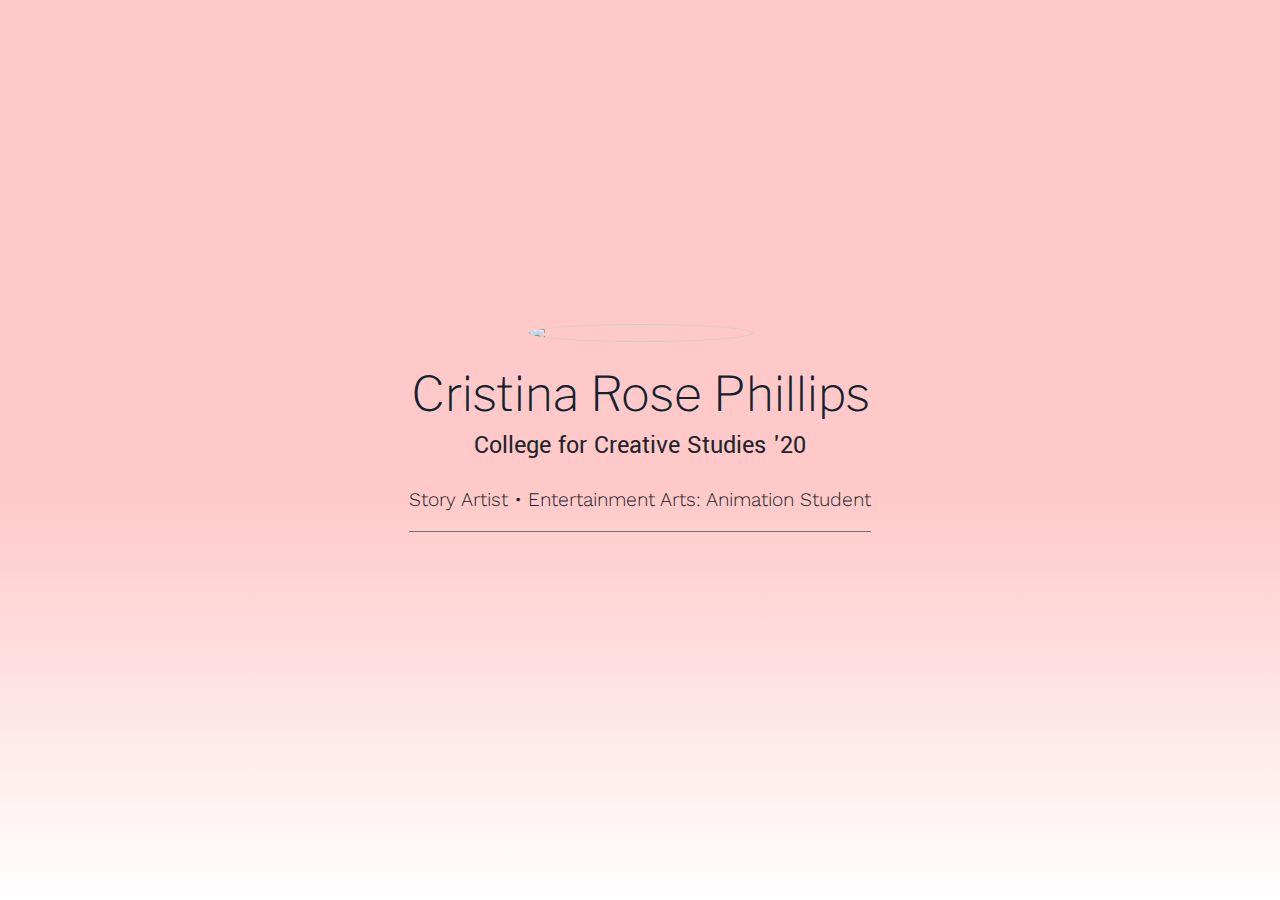
==== index.html @ 4b83b75e "Fixed links grid" ====
<!DOCTYPE html>
<html>
	<head>
		<meta charset="utf-8">
		<meta name="viewport" content="width=device-width, initial-scale=1, shrink-to-fit=no">

		<link rel="stylesheet" href="https://stackpath.bootstrapcdn.com/bootstrap/4.3.1/css/bootstrap.min.css" integrity="sha384-ggOyR0iXCbMQv3Xipma34MD+dH/1fQ784/j6cY/iJTQUOhcWr7x9JvoRxT2MZw1T" crossorigin="anonymous">
		<link rel="stylesheet" href="https://use.fontawesome.com/releases/v5.6.1/css/all.css" integrity="sha384-gfdkjb5BdAXd+lj+gudLWI+BXq4IuLW5IT+brZEZsLFm++aCMlF1V92rMkPaX4PP" crossorigin="anonymous">
		<link href="images/favicon.ico" rel="icon" type="image/x-icon" />
		<link href="https://fonts.googleapis.com/css?family=Yantramanav:300,400|Libre+Franklin:300,500|Work+Sans:200,300,400" rel="stylesheet">
		<link rel="stylesheet" href="custom.css" rel="stylesheet">

		<title>Cristina Rose</title>
	</head>
	<body>
		<div style="height: 100vh">
			<div class="d-flex align-items-center justify-content-center container">
				<div class="center">
					<div class="container">
						<div>
							<div class="py-4">
								<img class="img-fluid rounded-circle mx-auto" src="https://i.vimeocdn.com/portrait/28940909_300x300.webp" id="profile-img"/>
							</div>
							<h1>Cristina Rose Phillips</h1>
								<h5 class="text-center mb-auto"><b> <!--<img alt="img" class="icon-pic" src="images/logos/ccs.png" height="25" width="50">--> College for Creative Studies '20</b></h5>
							<br>
							<p>Story Artist • Entertainment Arts: Animation Student</p>

							<!-- <p class="text-center m-auto pt-5">
								<img style="margin-bottom:5px" alt="img" class="icon-pic" src="images/logos/vistaprint.png" height="30" width="30"></i> &nbsp;co-op at vistaprint, summer 2019 &nbsp;
							</p> -->
						</div>
						<hr color="grey">
						<div class="row">
							<div class="col-12">
								<a href="https://www.instagram.com/roseyrams" target="_blank" class="links"><i class="fab fa-instagram"></i></a>
								<a href="https://vimeo.com/roseyrams" target="_blank" class="links"><i class="fab fa-vimeo-v"></i></a>
								<a href="Resume-CristinaRosePhillips.pdf" target="_blank" class="links"><i class="far fa-file"></i></a>
								<a href="portfolio.html" target="_blank" class="links"><i class="fas fa-palette"></i></a>
								<a href="https://www.linkedin.com/in/cristina-phillips-45b657157/" target="_blank" class="links"><i class="fab fa-linkedin icon"></i></a>
							</div>
						</div>
					</div>
				</div>
			</div>
		</div>


		<script src="https://code.jquery.com/jquery-3.3.1.slim.min.js" integrity="sha384-q8i/X+965DzO0rT7abK41JStQIAqVgRVzpbzo5smXKp4YfRvH+8abtTE1Pi6jizo" crossorigin="anonymous"></script>
		<script src="https://cdnjs.cloudflare.com/ajax/libs/popper.js/1.14.7/umd/popper.min.js" integrity="sha384-UO2eT0CpHqdSJQ6hJty5KVphtPhzWj9WO1clHTMGa3JDZwrnQq4sF86dIHNDz0W1" crossorigin="anonymous"></script>
		<script src="https://stackpath.bootstrapcdn.com/bootstrap/4.3.1/js/bootstrap.min.js" integrity="sha384-JjSmVgyd0p3pXB1rRibZUAYoIIy6OrQ6VrjIEaFf/nJGzIxFDsf4x0xIM+B07jRM" crossorigin="anonymous"></script>
	</body>
</html>
---- custom.css ----
body{
    background-image: linear-gradient(#ffc9c9 55%, white);
}

.container {
    height: 100%;
    width:100%;
}
.links{
    font-size: 35px;
    padding: 0 20px;
    color: rgb(94, 94, 94);
}
.links:hover{
    color: black;
}
.center{
    text-align: center;
}
h1 {
    font-family: 'Libre Franklin';
    font-size: 3rem;
    margin-bottom: .5rem;
    text-align: center;
    /* text-transform: uppercase; */
    font-weight: 200;
    color: #12232F;
}
h5 {
    font-family: 'Yantramanav';
    font-weight: 300;
    font-size: 1.6rem;
    margin-bottom: .25rem;
    /* font-style: italic; */
}
p {
    font-family: 'Work Sans';
    font-weight: 300;
    font-size: 1.2rem;
    margin-bottom: 0;
}
#profile-img {
    display: block;
    margin: 0 auto;
    top: 6.5rem;
    width: 50%;
    max-width: 225px;
    border: 1.5px solid rgba(200,200,200,.75);
}

@media screen and (max-width: 600px){
    h1 {
        font-family: 'Libre Franklin';
        font-size: 2.2rem;
        margin-bottom: .5rem;
        text-align: center;
        /* text-transform: uppercase; */
        font-weight: 200;
        color: #12232F;
    }
    h5 {
        font-family: 'Yantramanav';
        font-weight: 300;
        font-size: 1.2rem;
        margin-bottom: .25rem;
        /* font-style: italic; */
    }
    p {
        font-family: 'Work Sans';
        font-weight: 300;
        font-size: 1rem;
        margin-bottom: 0;
    }
    .links{
        font-size: 20px;
        padding: 0 15px;
        color: rgb(94, 94, 94);
    }
}
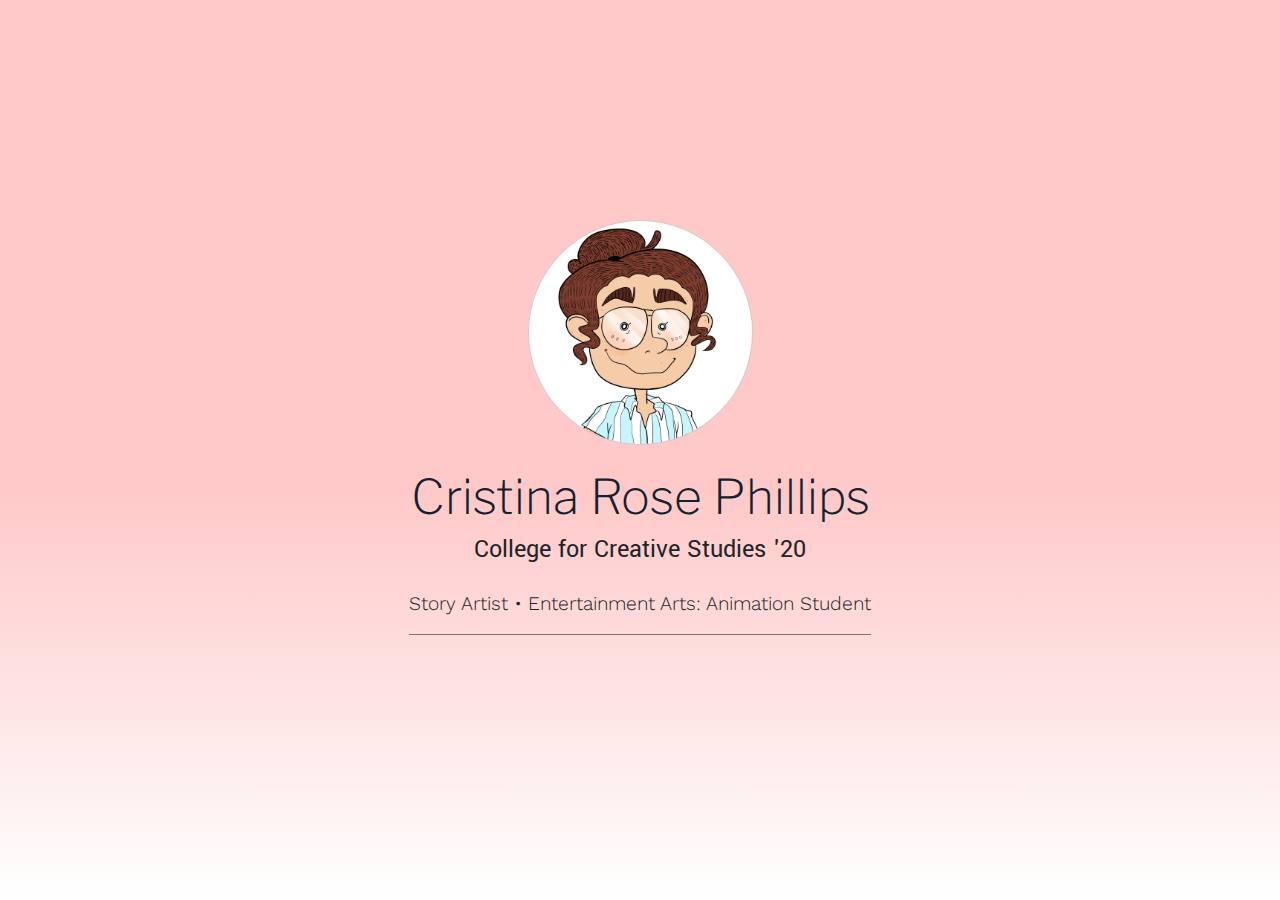
==== commit 96041d4a: "change profile pic" ====
--- a/index.html
+++ b/index.html
@@ -19,7 +19,7 @@
 					<div class="container">
 						<div>
 							<div class="py-4">
-								<img class="img-fluid rounded-circle mx-auto" src="https://i.vimeocdn.com/portrait/28940909_300x300.webp" id="profile-img"/>
+								<img class="img-fluid rounded-circle mx-auto" src="images/header_pic.png" id="profile-img"/>
 							</div>
 							<h1>Cristina Rose Phillips</h1>
 								<h5 class="text-center mb-auto"><b> <!--<img alt="img" class="icon-pic" src="images/logos/ccs.png" height="25" width="50">--> College for Creative Studies '20</b></h5>
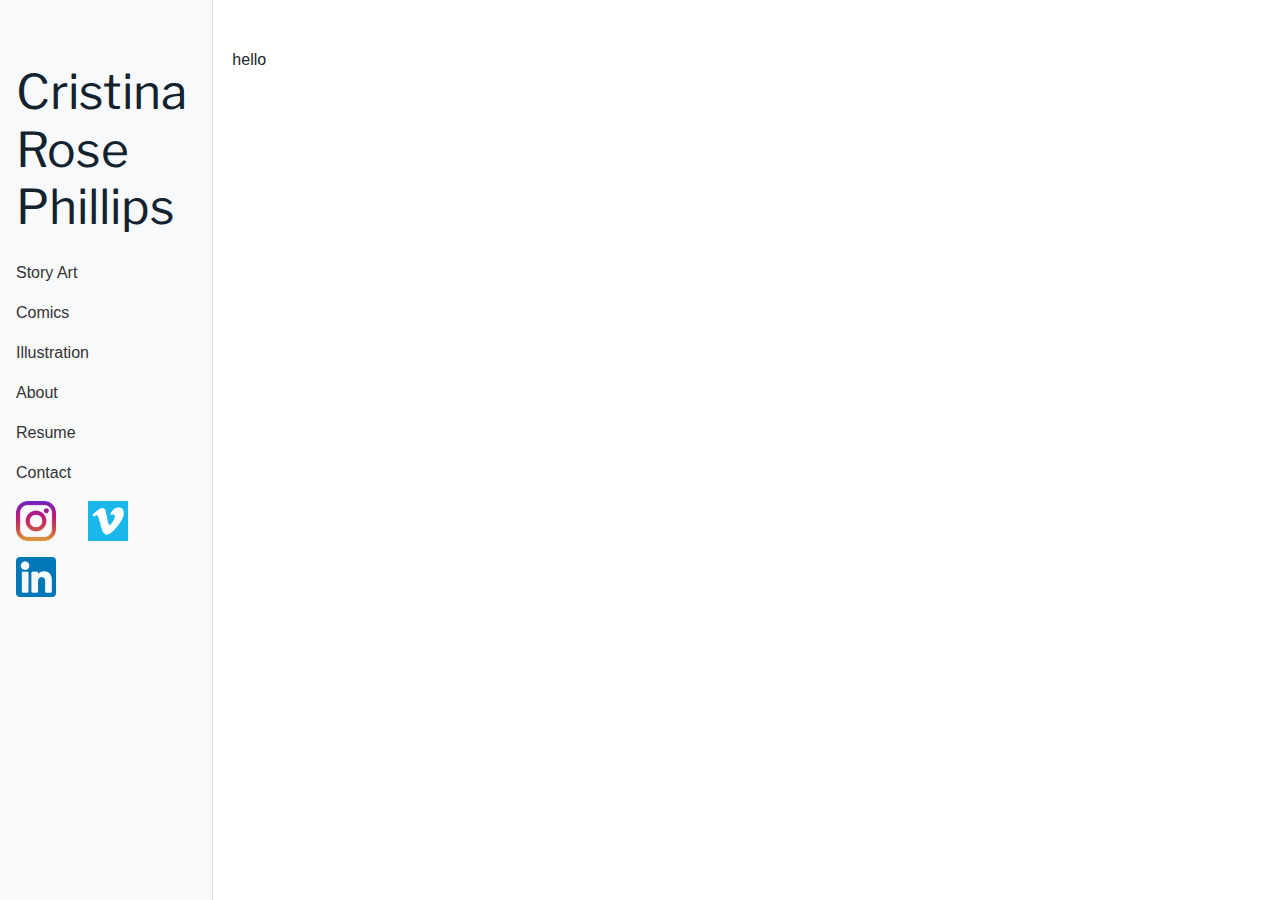
==== commit ca002e94: "ok" ====
--- a/index.html
+++ b/index.html
@@ -13,7 +13,67 @@
 		<title>Cristina Rose</title>
 	</head>
 	<body>
-		<div style="height: 100vh">
+		<div class="row container-fluid">
+			<nav class="col-md-2 d-none d-md-block bg-light sidebar">
+				<div class="sidebar-sticky">
+					<ul class="nav flex-column">
+						<li class="nav-item">
+							<a class="nav-link" href="storyArt">
+								<h1>Cristina <br> Rose <br> Phillips</h1>
+							</a>
+						</li>
+					<li class="nav-item">
+						<a class="nav-link" href="storyArt">
+						Story Art
+						</a>
+					</li>
+					<li class="nav-item">
+						<a class="nav-link" href="comics">
+						Comics
+						</a>
+					</li>
+					<li class="nav-item">
+						<a class="nav-link" href="illustrations">
+						Illustration
+						</a>
+					</li>
+					<li class="nav-item">
+						<a class="nav-link" href="about">
+						About
+						</a>
+					</li>
+					<li class="nav-item">
+						<a class="nav-link" href="Resume-CristinaRosePhillips.pdf">
+						Resume
+						</a>
+					</li>
+					<li class="nav-item">
+							<a class="nav-link" href="contact">
+							Contact
+							</a>
+						</li>
+					</ul>
+					<div class="row" style="margin: 0 auto">
+						<a class="nav-link" href="#"><img src="images/icons/instagram.png" class="small_icon"></a>
+						<a class="nav-link" href="#"><img src="images/icons/vimeo.png" class="small_icon"></a>
+						<a class="nav-link" href="#"><img src="images/icons/linkedin.png" class="small_icon"></a>
+					</div>
+				</div>
+			</nav>
+				  
+			<main role="main" class="col-md-9 ml-sm-auto col-lg-10 px-4">
+				hello
+			</main>
+		</div>
+
+
+		<script src="https://code.jquery.com/jquery-3.3.1.slim.min.js" integrity="sha384-q8i/X+965DzO0rT7abK41JStQIAqVgRVzpbzo5smXKp4YfRvH+8abtTE1Pi6jizo" crossorigin="anonymous"></script>
+		<script src="https://cdnjs.cloudflare.com/ajax/libs/popper.js/1.14.7/umd/popper.min.js" integrity="sha384-UO2eT0CpHqdSJQ6hJty5KVphtPhzWj9WO1clHTMGa3JDZwrnQq4sF86dIHNDz0W1" crossorigin="anonymous"></script>
+		<script src="https://stackpath.bootstrapcdn.com/bootstrap/4.3.1/js/bootstrap.min.js" integrity="sha384-JjSmVgyd0p3pXB1rRibZUAYoIIy6OrQ6VrjIEaFf/nJGzIxFDsf4x0xIM+B07jRM" crossorigin="anonymous"></script>
+	</body>
+</html>
+
+		<!-- <div style="height: 100vh">
 			<div class="d-flex align-items-center justify-content-center container">
 				<div class="center">
 					<div class="container">
@@ -22,13 +82,13 @@
 								<img class="img-fluid rounded-circle mx-auto" src="images/header_pic.png" id="profile-img"/>
 							</div>
 							<h1>Cristina Rose Phillips</h1>
-								<h5 class="text-center mb-auto"><b> <!--<img alt="img" class="icon-pic" src="images/logos/ccs.png" height="25" width="50">--> College for Creative Studies '20</b></h5>
+								<h5 class="text-center mb-auto"><b><img alt="img" class="icon-pic" src="images/logos/ccs.png" height="25" width="50"> College for Creative Studies '20</b></h5>
 							<br>
 							<p>Story Artist • Entertainment Arts: Animation Student</p>
 
-							<!-- <p class="text-center m-auto pt-5">
+							 <p class="text-center m-auto pt-5">
 								<img style="margin-bottom:5px" alt="img" class="icon-pic" src="images/logos/vistaprint.png" height="30" width="30"></i> &nbsp;co-op at vistaprint, summer 2019 &nbsp;
-							</p> -->
+							</p> 
 						</div>
 						<hr color="grey">
 						<div class="row">
@@ -36,18 +96,11 @@
 								<a href="https://www.instagram.com/roseyrams" target="_blank" class="links"><i class="fab fa-instagram"></i></a>
 								<a href="https://vimeo.com/roseyrams" target="_blank" class="links"><i class="fab fa-vimeo-v"></i></a>
 								<a href="Resume-CristinaRosePhillips.pdf" target="_blank" class="links"><i class="far fa-file"></i></a>
-								<a href="portfolio.html" target="_blank" class="links"><i class="fas fa-palette"></i></a>
+								<a href="portfolio.html" class="links"><i class="fas fa-palette"></i></a>
 								<a href="https://www.linkedin.com/in/cristina-phillips-45b657157/" target="_blank" class="links"><i class="fab fa-linkedin icon"></i></a>
 							</div>
 						</div>
 					</div>
 				</div>
 			</div>
-		</div>
-
-
-		<script src="https://code.jquery.com/jquery-3.3.1.slim.min.js" integrity="sha384-q8i/X+965DzO0rT7abK41JStQIAqVgRVzpbzo5smXKp4YfRvH+8abtTE1Pi6jizo" crossorigin="anonymous"></script>
-		<script src="https://cdnjs.cloudflare.com/ajax/libs/popper.js/1.14.7/umd/popper.min.js" integrity="sha384-UO2eT0CpHqdSJQ6hJty5KVphtPhzWj9WO1clHTMGa3JDZwrnQq4sF86dIHNDz0W1" crossorigin="anonymous"></script>
-		<script src="https://stackpath.bootstrapcdn.com/bootstrap/4.3.1/js/bootstrap.min.js" integrity="sha384-JjSmVgyd0p3pXB1rRibZUAYoIIy6OrQ6VrjIEaFf/nJGzIxFDsf4x0xIM+B07jRM" crossorigin="anonymous"></script>
-	</body>
-</html>
+		</div> -->--- a/custom.css
+++ b/custom.css
@@ -1,5 +1,5 @@
 body{
-    background-image: linear-gradient(#ffc9c9 55%, white);
+    /* background-image: linear-gradient(#ffc9c9 55%, white); */
 }
 
 .container {
@@ -21,9 +21,8 @@
     font-family: 'Libre Franklin';
     font-size: 3rem;
     margin-bottom: .5rem;
-    text-align: center;
     /* text-transform: uppercase; */
-    font-weight: 200;
+    font-weight: 400;
     color: #12232F;
 }
 h5 {
@@ -48,12 +47,23 @@
     border: 1.5px solid rgba(200,200,200,.75);
 }
 
+.sidenav{
+    height: 100%;
+    position: fixed;
+    width: 100px;
+    background-color: red;
+}
+
+.small_icon{
+    height: 40px;
+    width: 40px;
+}
+
 @media screen and (max-width: 600px){
     h1 {
         font-family: 'Libre Franklin';
         font-size: 2.2rem;
         margin-bottom: .5rem;
-        text-align: center;
         /* text-transform: uppercase; */
         font-weight: 200;
         color: #12232F;
@@ -77,3 +87,51 @@
         color: rgb(94, 94, 94);
     }
 }
+
+/*
+ * Sidebar
+ */
+
+ .sidebar {
+    position: fixed;
+    top: 0;
+    bottom: 0;
+    left: 0;
+    z-index: 100; /* Behind the navbar */
+    padding: 48px 0 0; /* Height of navbar */
+    box-shadow: inset -1px 0 0 rgba(0, 0, 0, .1);
+  }
+  
+  .sidebar-sticky {
+    position: relative;
+    top: 0;
+    height: calc(100vh - 48px);
+    padding-top: .5rem;
+    overflow-x: hidden;
+    overflow-y: auto; /* Scrollable contents if viewport is shorter than content. */
+  }
+  
+  @supports ((position: -webkit-sticky) or (position: sticky)) {
+    .sidebar-sticky {
+      position: -webkit-sticky;
+      position: sticky;
+    }
+  }
+  
+  .sidebar .nav-link {
+    font-weight: 500;
+    color: #333;
+  }
+  
+  .sidebar-heading {
+    font-size: .75rem;
+    text-transform: uppercase;
+  }
+
+  /*
+ * Content
+ */
+
+[role="main"] {
+    padding-top: 48px; /* Space for fixed navbar */
+  }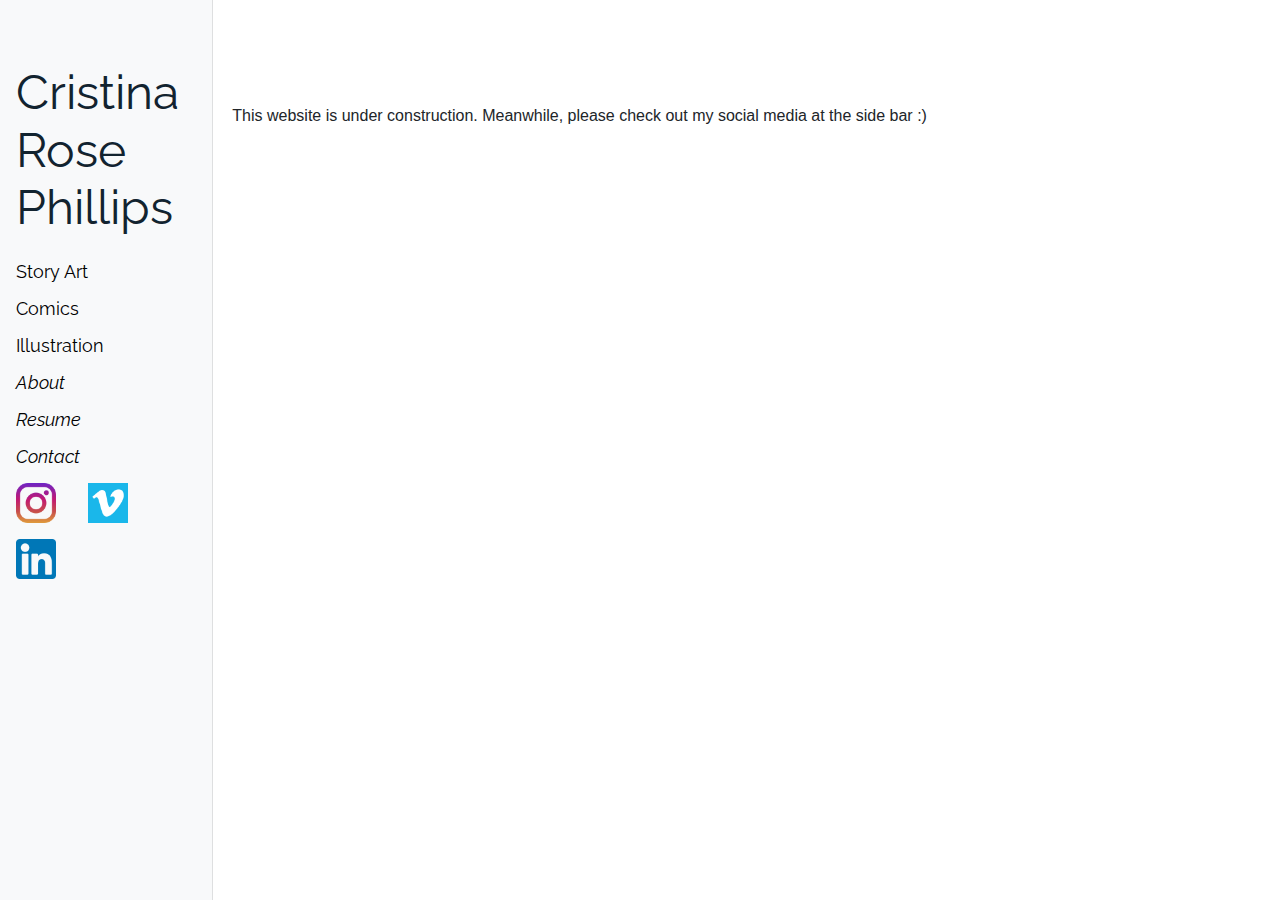
==== commit 253c8823: "lol1" ====
--- a/index.html
+++ b/index.html
@@ -9,47 +9,89 @@
 		<link href="images/favicon.ico" rel="icon" type="image/x-icon" />
 		<link href="https://fonts.googleapis.com/css?family=Yantramanav:300,400|Libre+Franklin:300,500|Work+Sans:200,300,400" rel="stylesheet">
 		<link rel="stylesheet" href="custom.css" rel="stylesheet">
+		<link href="https://fonts.googleapis.com/css?family=Raleway&display=swap" rel="stylesheet">
 
 		<title>Cristina Rose</title>
 	</head>
 	<body>
+			<nav class="navbar navbar-expand-lg navbar-light bg-light" id="dontshow">
+					<a href="index.html" class="navbar-brand">Cristina Rose Phillips</a>
+					<button class="navbar-toggler" type="button" data-toggle="collapse" data-target="#navbarSupportedContent" aria-controls="navbarSupportedContent" aria-expanded="false" aria-label="Toggle navigation">
+						<span class="navbar-toggler-icon"></span>
+					</button>
+					
+					<div class="collapse navbar-collapse" id="navbarSupportedContent">
+						<ul class="navbar-nav ml-auto">
+								<li class="nav-item">
+										<a class="nav-link" href="storyArt.html">
+										Story Art
+										</a>
+									</li>
+									<li class="nav-item">
+										<a class="nav-link" href="comics.html">
+										Comics
+										</a>
+									</li>
+									<li class="nav-item">
+										<a class="nav-link" href="illustrations.html">
+										Illustration
+										</a>
+									</li>
+									<li class="nav-item">
+										<a class="nav-link" href="about.html">
+										<i>About</i>
+										</a>
+									</li>
+									<li class="nav-item">
+										<a class="nav-link" href="Resume-CristinaRosePhillips.pdf">
+										<i>Resume</i>
+										</a>
+									</li>
+									<li class="nav-item">
+											<a class="nav-link" href="contact.html">
+											<i>Contact</i>
+											</a>
+										</li>
+						</ul>
+					</div>
+				</nav>
 		<div class="row container-fluid">
-			<nav class="col-md-2 d-none d-md-block bg-light sidebar">
+			<nav class="col-md-2 d-none d-md-block bg-light sidebar" id="showshow">
 				<div class="sidebar-sticky">
 					<ul class="nav flex-column">
 						<li class="nav-item">
-							<a class="nav-link" href="storyArt">
+							<a class="nav-link" href="index.html">
 								<h1>Cristina <br> Rose <br> Phillips</h1>
 							</a>
 						</li>
 					<li class="nav-item">
-						<a class="nav-link" href="storyArt">
+						<a class="nav-link" href="storyArt.html">
 						Story Art
 						</a>
 					</li>
 					<li class="nav-item">
-						<a class="nav-link" href="comics">
+						<a class="nav-link" href="comics.html">
 						Comics
 						</a>
 					</li>
 					<li class="nav-item">
-						<a class="nav-link" href="illustrations">
+						<a class="nav-link" href="illustrations.html">
 						Illustration
 						</a>
 					</li>
 					<li class="nav-item">
-						<a class="nav-link" href="about">
-						About
+						<a class="nav-link" href="about.html">
+						<i>About</i>
 						</a>
 					</li>
 					<li class="nav-item">
 						<a class="nav-link" href="Resume-CristinaRosePhillips.pdf">
-						Resume
+						<i>Resume</i>
 						</a>
 					</li>
 					<li class="nav-item">
-							<a class="nav-link" href="contact">
-							Contact
+							<a class="nav-link" href="contact.html">
+							<i>Contact</i>
 							</a>
 						</li>
 					</ul>
@@ -62,7 +104,7 @@
 			</nav>
 				  
 			<main role="main" class="col-md-9 ml-sm-auto col-lg-10 px-4">
-				hello
+				This website is under construction. Meanwhile, please check out my social media at the side bar :)
 			</main>
 		</div>
 
--- a/custom.css
+++ b/custom.css
@@ -5,6 +5,9 @@
 .container {
     height: 100%;
     width:100%;
+}
+#dontshow{
+    visibility: hidden;
 }
 .links{
     font-size: 35px;
@@ -18,7 +21,7 @@
     text-align: center;
 }
 h1 {
-    font-family: 'Libre Franklin';
+    font-family: 'Raleway', sans-serif;
     font-size: 3rem;
     margin-bottom: .5rem;
     /* text-transform: uppercase; */
@@ -26,25 +29,20 @@
     color: #12232F;
 }
 h5 {
-    font-family: 'Yantramanav';
+    font-family: 'Raleway', sans-serif;
     font-weight: 300;
     font-size: 1.6rem;
     margin-bottom: .25rem;
     /* font-style: italic; */
 }
 p {
-    font-family: 'Work Sans';
+    font-family: 'Raleway', sans-serif;
     font-weight: 300;
     font-size: 1.2rem;
     margin-bottom: 0;
 }
 #profile-img {
-    display: block;
     margin: 0 auto;
-    top: 6.5rem;
-    width: 50%;
-    max-width: 225px;
-    border: 1.5px solid rgba(200,200,200,.75);
 }
 
 .sidenav{
@@ -61,7 +59,7 @@
 
 @media screen and (max-width: 600px){
     h1 {
-        font-family: 'Libre Franklin';
+        font-family: 'Raleway', sans-serif;
         font-size: 2.2rem;
         margin-bottom: .5rem;
         /* text-transform: uppercase; */
@@ -69,22 +67,29 @@
         color: #12232F;
     }
     h5 {
-        font-family: 'Yantramanav';
+        font-family: 'Raleway', sans-serif;
         font-weight: 300;
         font-size: 1.2rem;
         margin-bottom: .25rem;
         /* font-style: italic; */
     }
     p {
-        font-family: 'Work Sans';
-        font-weight: 300;
-        font-size: 1rem;
-        margin-bottom: 0;
+        font-family: 'Raleway', sans-serif;
+        font-style: normal;
+        font-weight: 200;
+        font-size: 14px;
+        line-height: 152%;
     }
     .links{
         font-size: 20px;
         padding: 0 15px;
         color: rgb(94, 94, 94);
+    }
+    #dontshow{
+        visibility: visible;
+    }
+    #showshow{
+        visibility: hidden;
     }
 }
 
@@ -119,11 +124,23 @@
   }
   
   .sidebar .nav-link {
+    font-family: 'Raleway', sans-serif;
+    font-style: normal;
+    font-weight: normal;
+    font-size: 18px;
+    line-height: 21px;
+    font-weight: 400;
+    color: #000000;
+  }
+
+  .sidebar .head{
+    font-family: 'Raleway', sans-serif;
     font-weight: 500;
     color: #333;
   }
   
   .sidebar-heading {
+    font-family: 'Raleway', sans-serif;
     font-size: .75rem;
     text-transform: uppercase;
   }
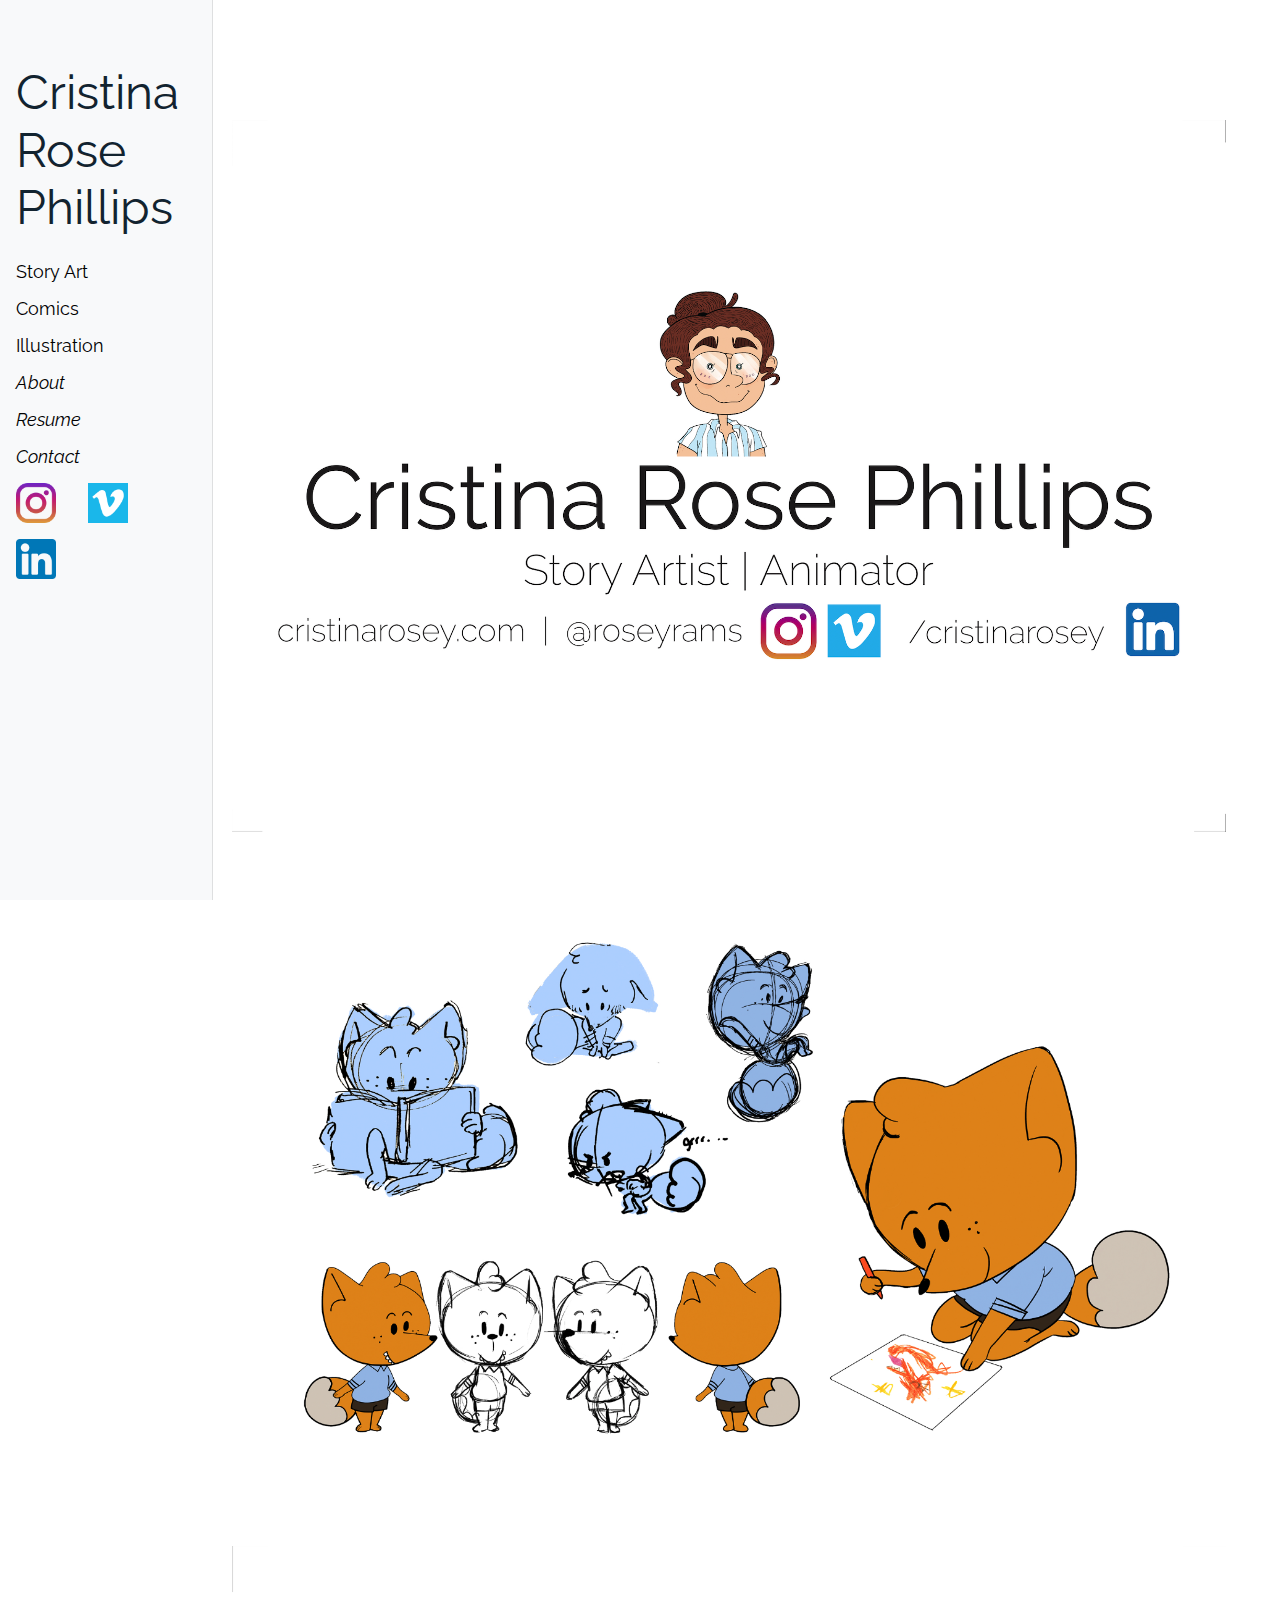
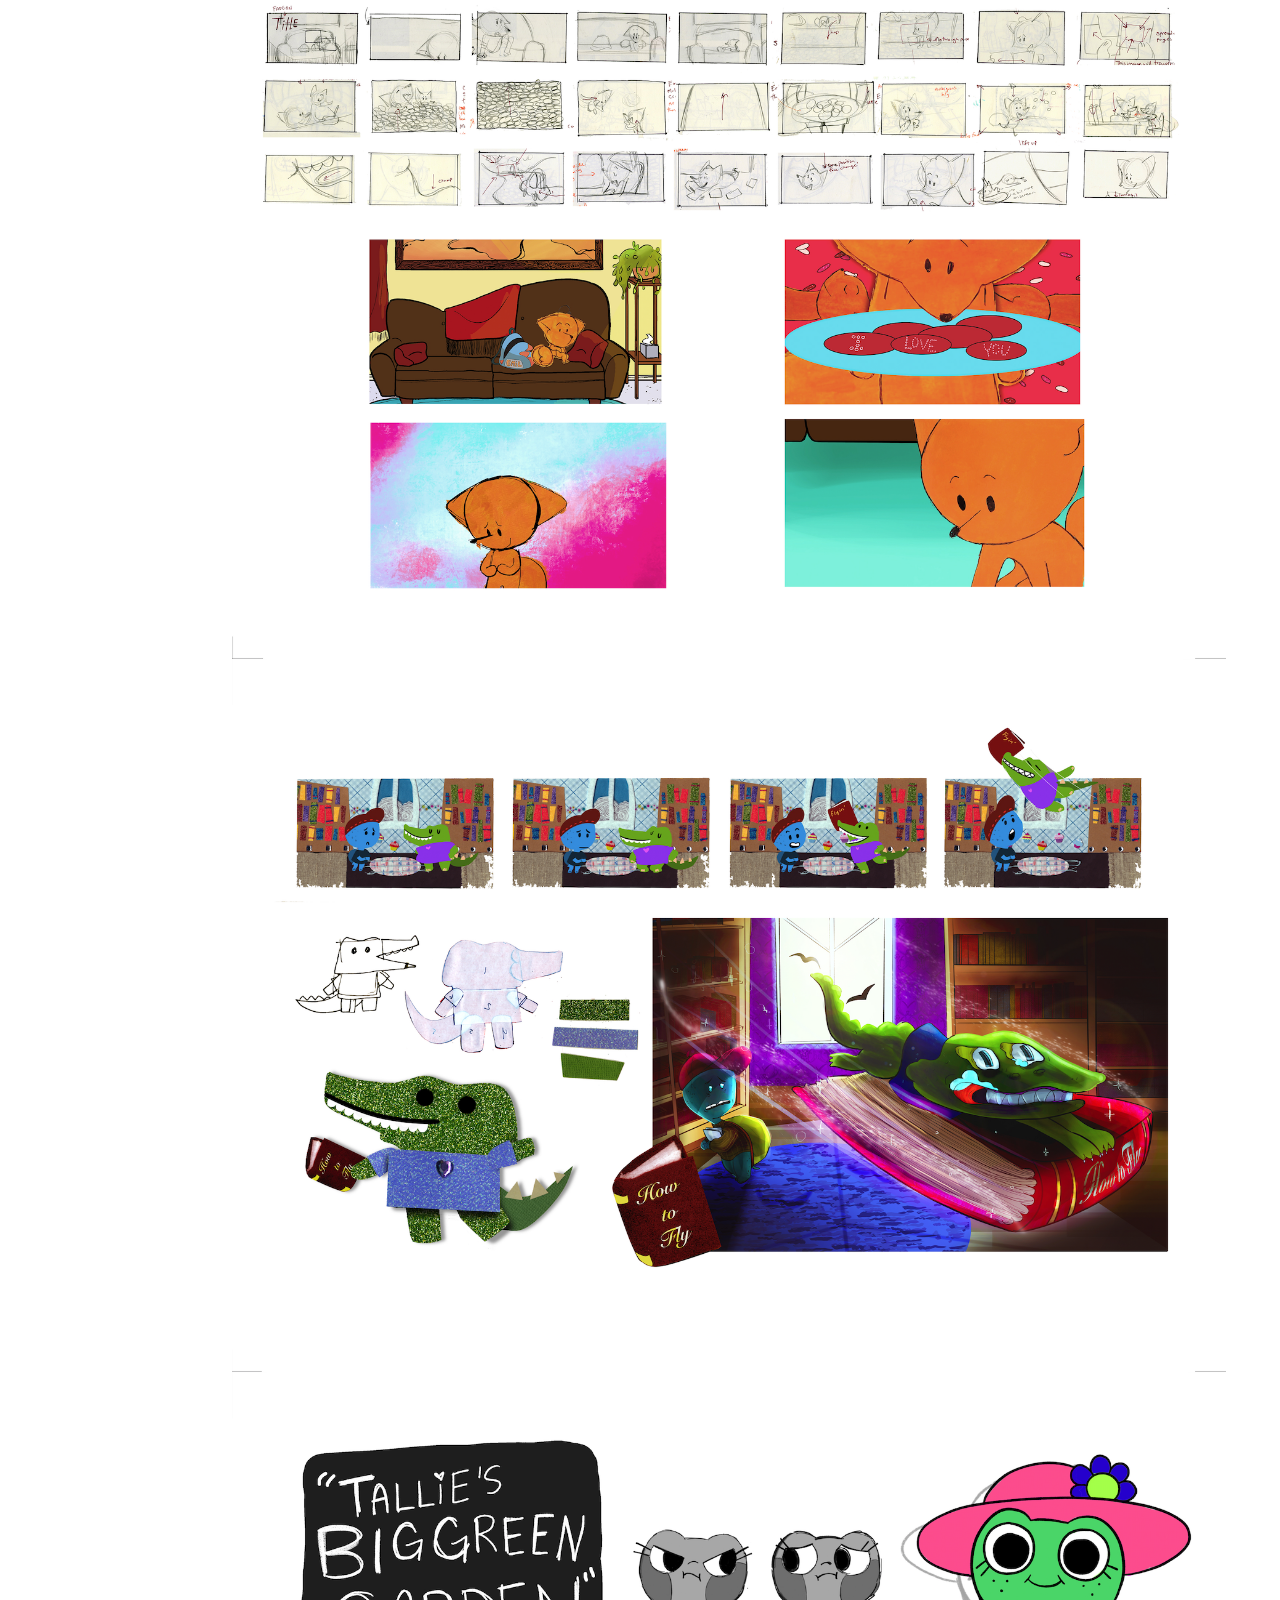
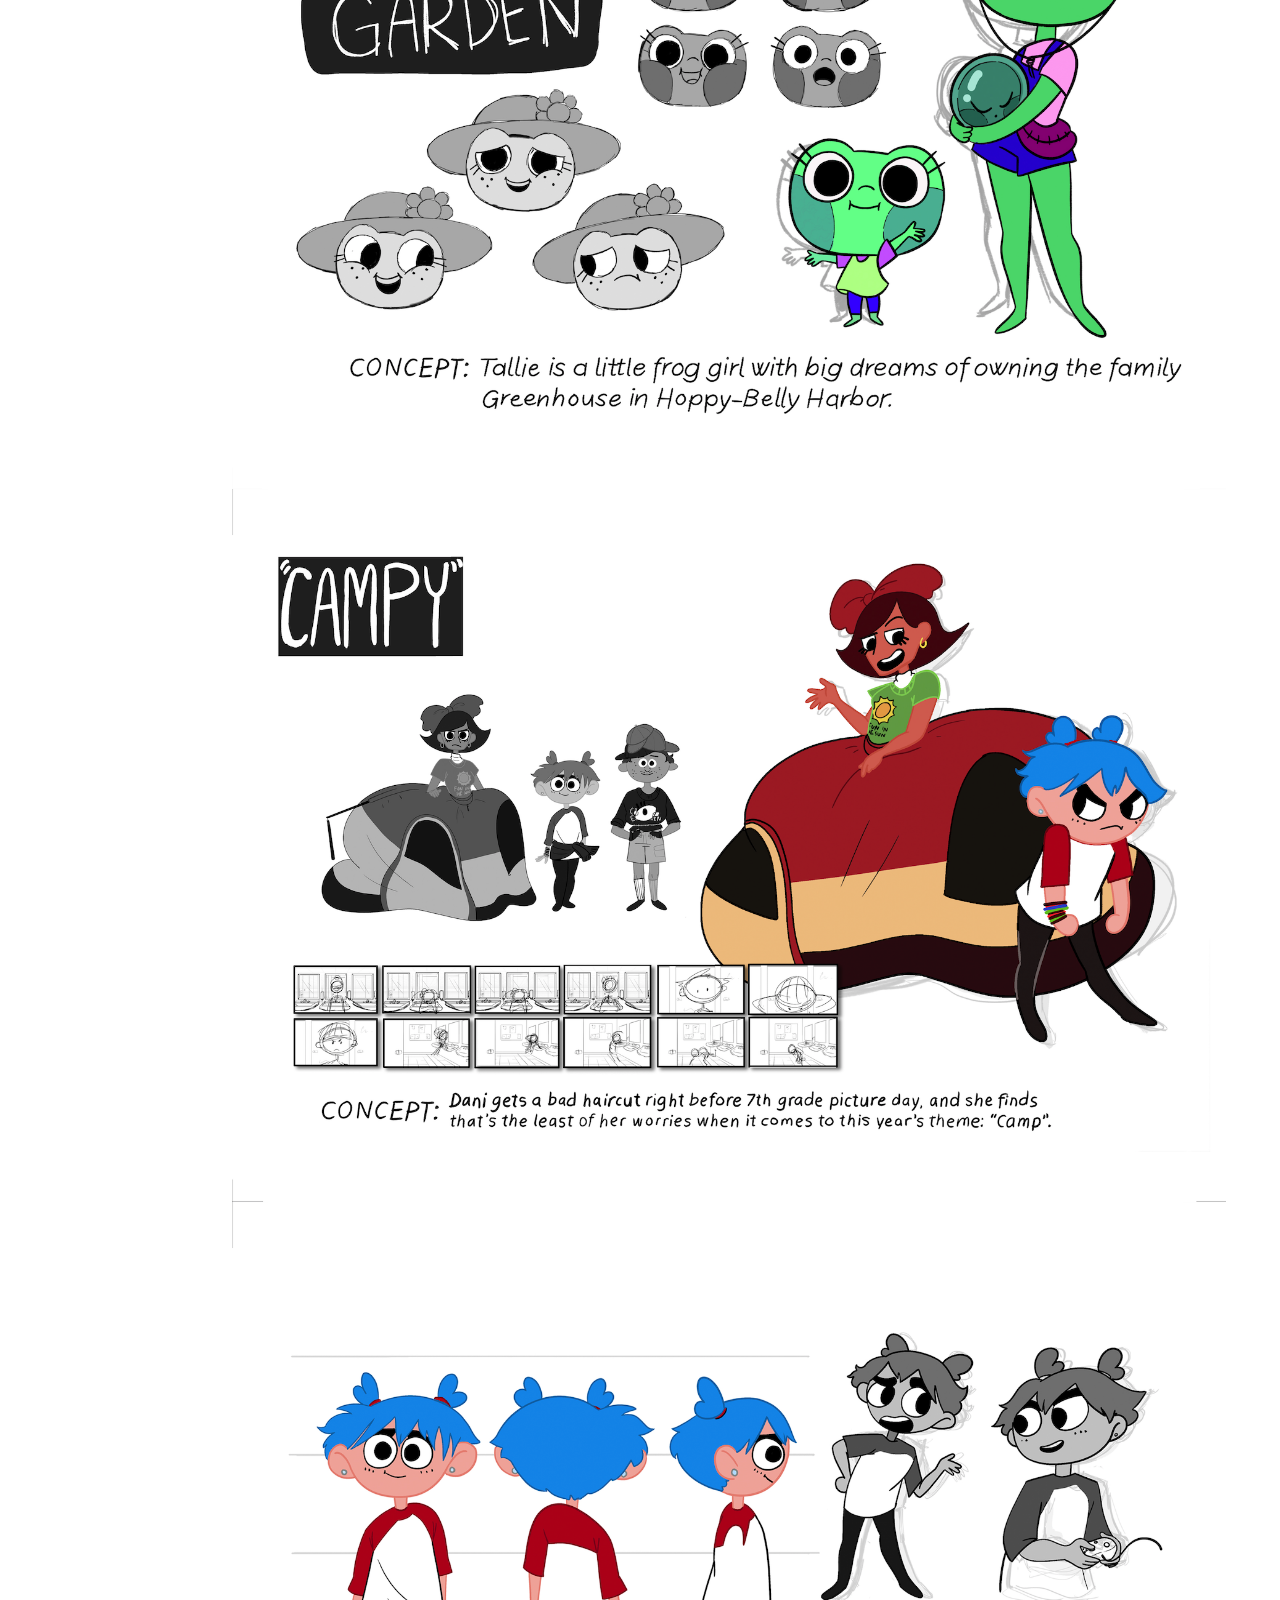
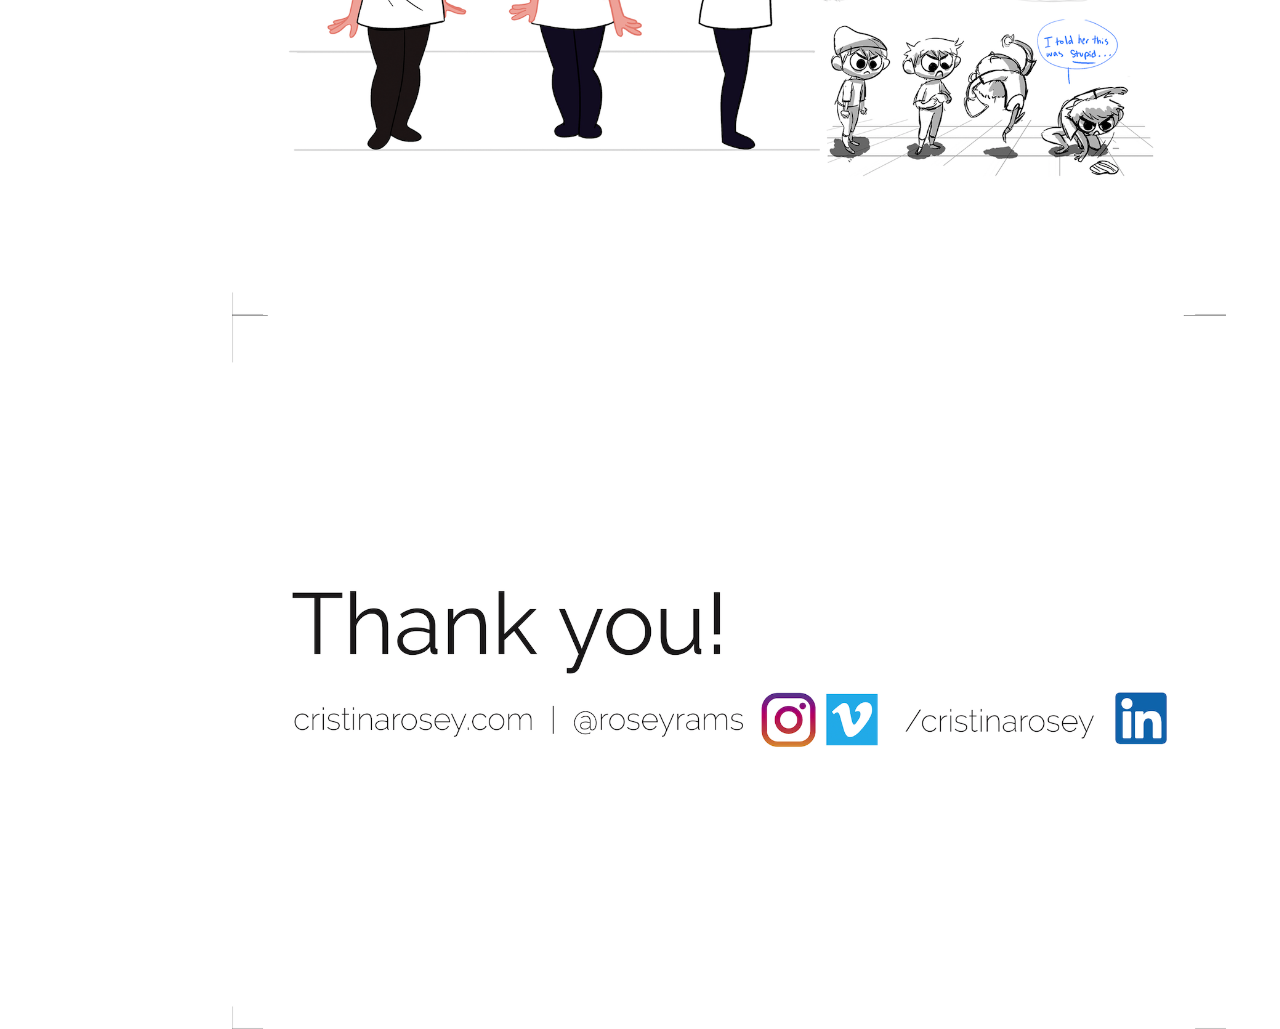
==== commit f26d8865: "lol7" ====
--- a/index.html
+++ b/index.html
@@ -14,7 +14,7 @@
 		<title>Cristina Rose</title>
 	</head>
 	<body>
-			<nav class="navbar navbar-expand-lg navbar-light bg-light" id="dontshow">
+			<nav class="navbar navbar-expand-lg navbar-light bg-light sticky-top" id="dontshow">
 					<a href="index.html" class="navbar-brand">Cristina Rose Phillips</a>
 					<button class="navbar-toggler" type="button" data-toggle="collapse" data-target="#navbarSupportedContent" aria-controls="navbarSupportedContent" aria-expanded="false" aria-label="Toggle navigation">
 						<span class="navbar-toggler-icon"></span>
@@ -48,10 +48,17 @@
 										</a>
 									</li>
 									<li class="nav-item">
-											<a class="nav-link" href="contact.html">
-											<i>Contact</i>
-											</a>
-										</li>
+										<a class="nav-link" href="contact.html">
+										<i>Contact</i>
+										</a>
+									</li>
+									<li class="nav-item">
+										<div class="row">
+											<a class="nav-link px-3" href="https://www.instagram.com/roseyrams/"><img src="images/icons/instagram.png" class="small_icon"></a>
+											<a class="nav-link px-3" href="https://vimeo.com/roseyrams"><img src="images/icons/vimeo.png" class="small_icon"></a>
+											<a class="nav-link px-3" href="https://www.linkedin.com/in/cristinarosey/"><img src="images/icons/linkedin.png" class="small_icon"></a>
+										</div>
+									</li>
 						</ul>
 					</div>
 				</nav>
@@ -96,15 +103,23 @@
 						</li>
 					</ul>
 					<div class="row" style="margin: 0 auto">
-						<a class="nav-link" href="#"><img src="images/icons/instagram.png" class="small_icon"></a>
-						<a class="nav-link" href="#"><img src="images/icons/vimeo.png" class="small_icon"></a>
-						<a class="nav-link" href="#"><img src="images/icons/linkedin.png" class="small_icon"></a>
+							<a class="nav-link" href="https://www.instagram.com/roseyrams/"><img src="images/icons/instagram.png" class="small_icon"></a>
+							<a class="nav-link" href="https://vimeo.com/roseyrams"><img src="images/icons/vimeo.png" class="small_icon"></a>
+							<a class="nav-link" href="https://www.linkedin.com/in/cristinarosey/"><img src="images/icons/linkedin.png" class="small_icon"></a>
 					</div>
 				</div>
 			</nav>
 				  
-			<main role="main" class="col-md-9 ml-sm-auto col-lg-10 px-4">
-				This website is under construction. Meanwhile, please check out my social media at the side bar :)
+			<main role="main" class="col-md-9 ml-sm-auto col-lg-10 px-4" style="text-align: center">
+				<!-- This website is under construction. Meanwhile, please check out my social media at the side bar :) -->
+				<img src="images/portfolio/port1.png" height="400px" class="img-fluid">
+				<img src="images/portfolio/port2.png" height="400px" class="img-fluid">
+				<img src="images/portfolio/port3.png" height="400px" class="img-fluid">
+				<img src="images/portfolio/port4.png" height="400px" class="img-fluid">
+				<img src="images/portfolio/port5.png" height="400px" class="img-fluid">
+				<img src="images/portfolio/port6.png" height="400px" class="img-fluid">
+				<img src="images/portfolio/port7.png" height="400px" class="img-fluid">
+				<img src="images/portfolio/port8.png" height="400px" class="img-fluid">
 			</main>
 		</div>
 
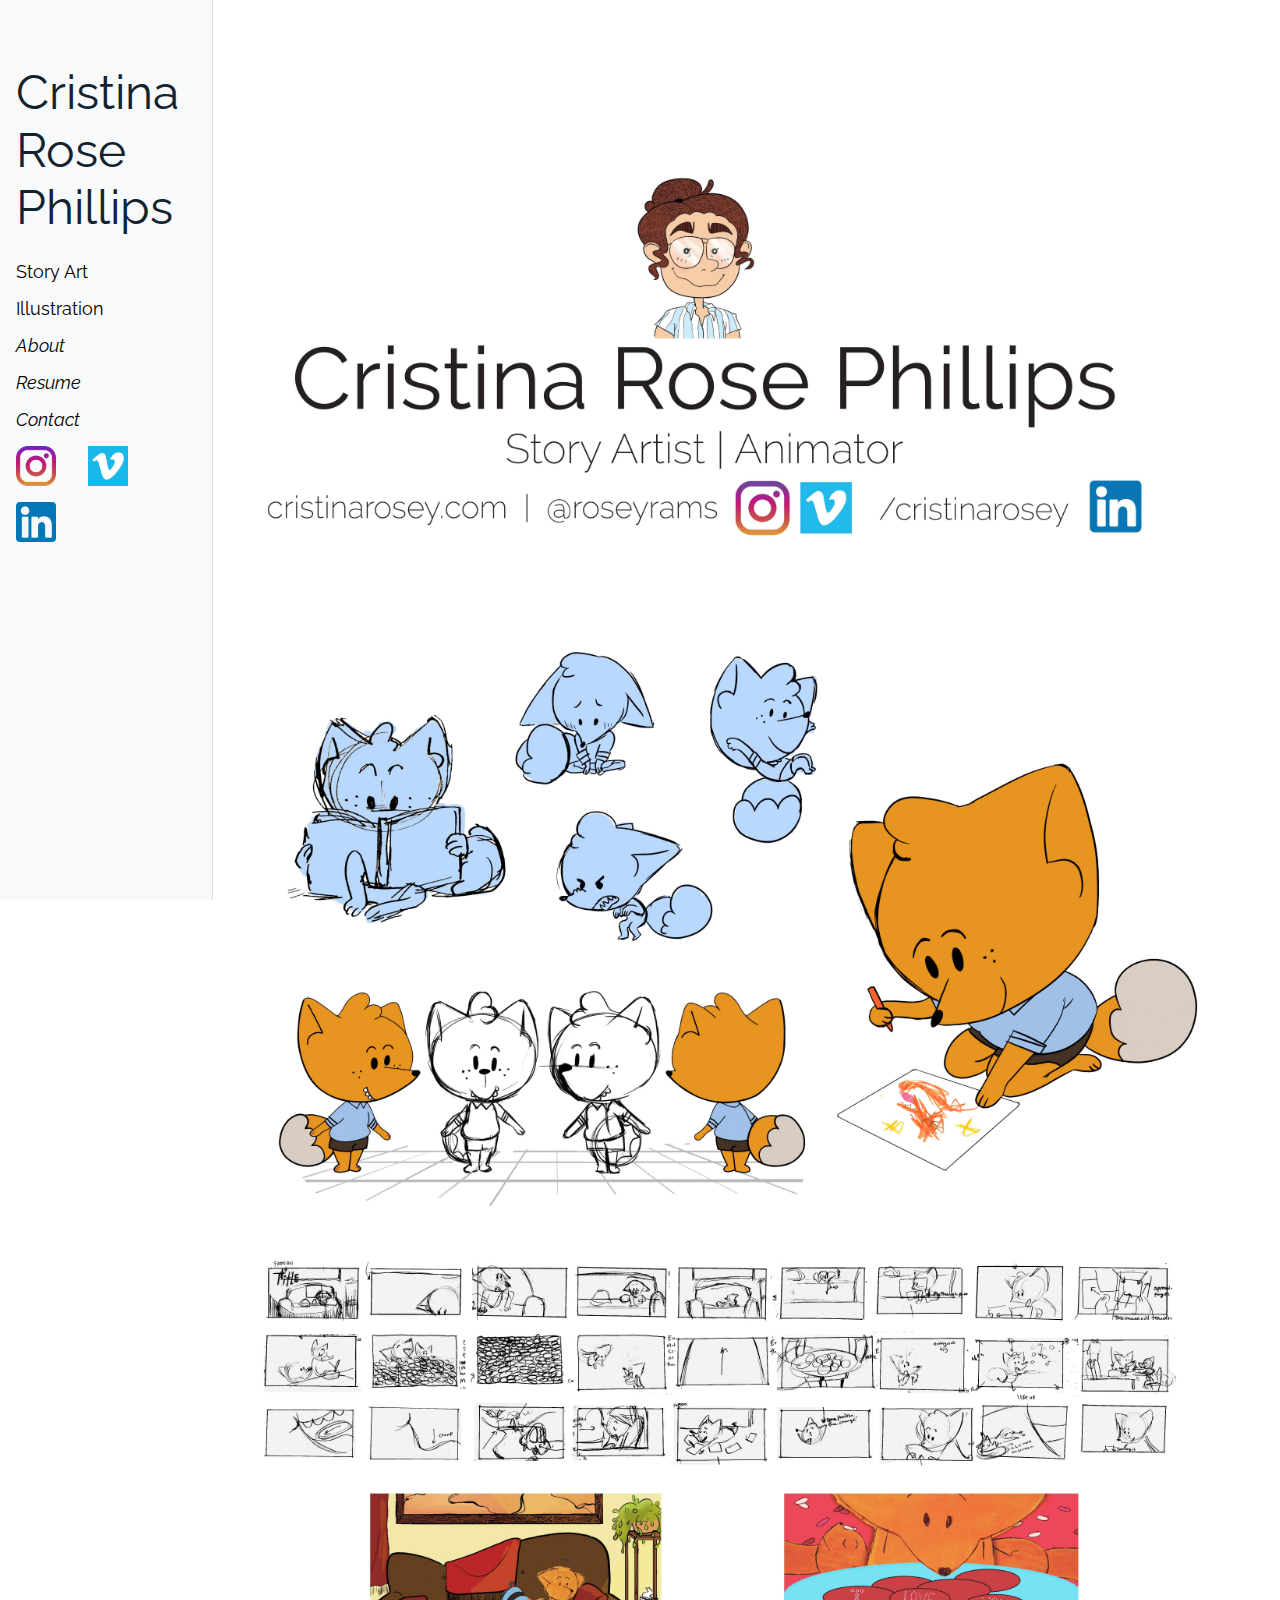
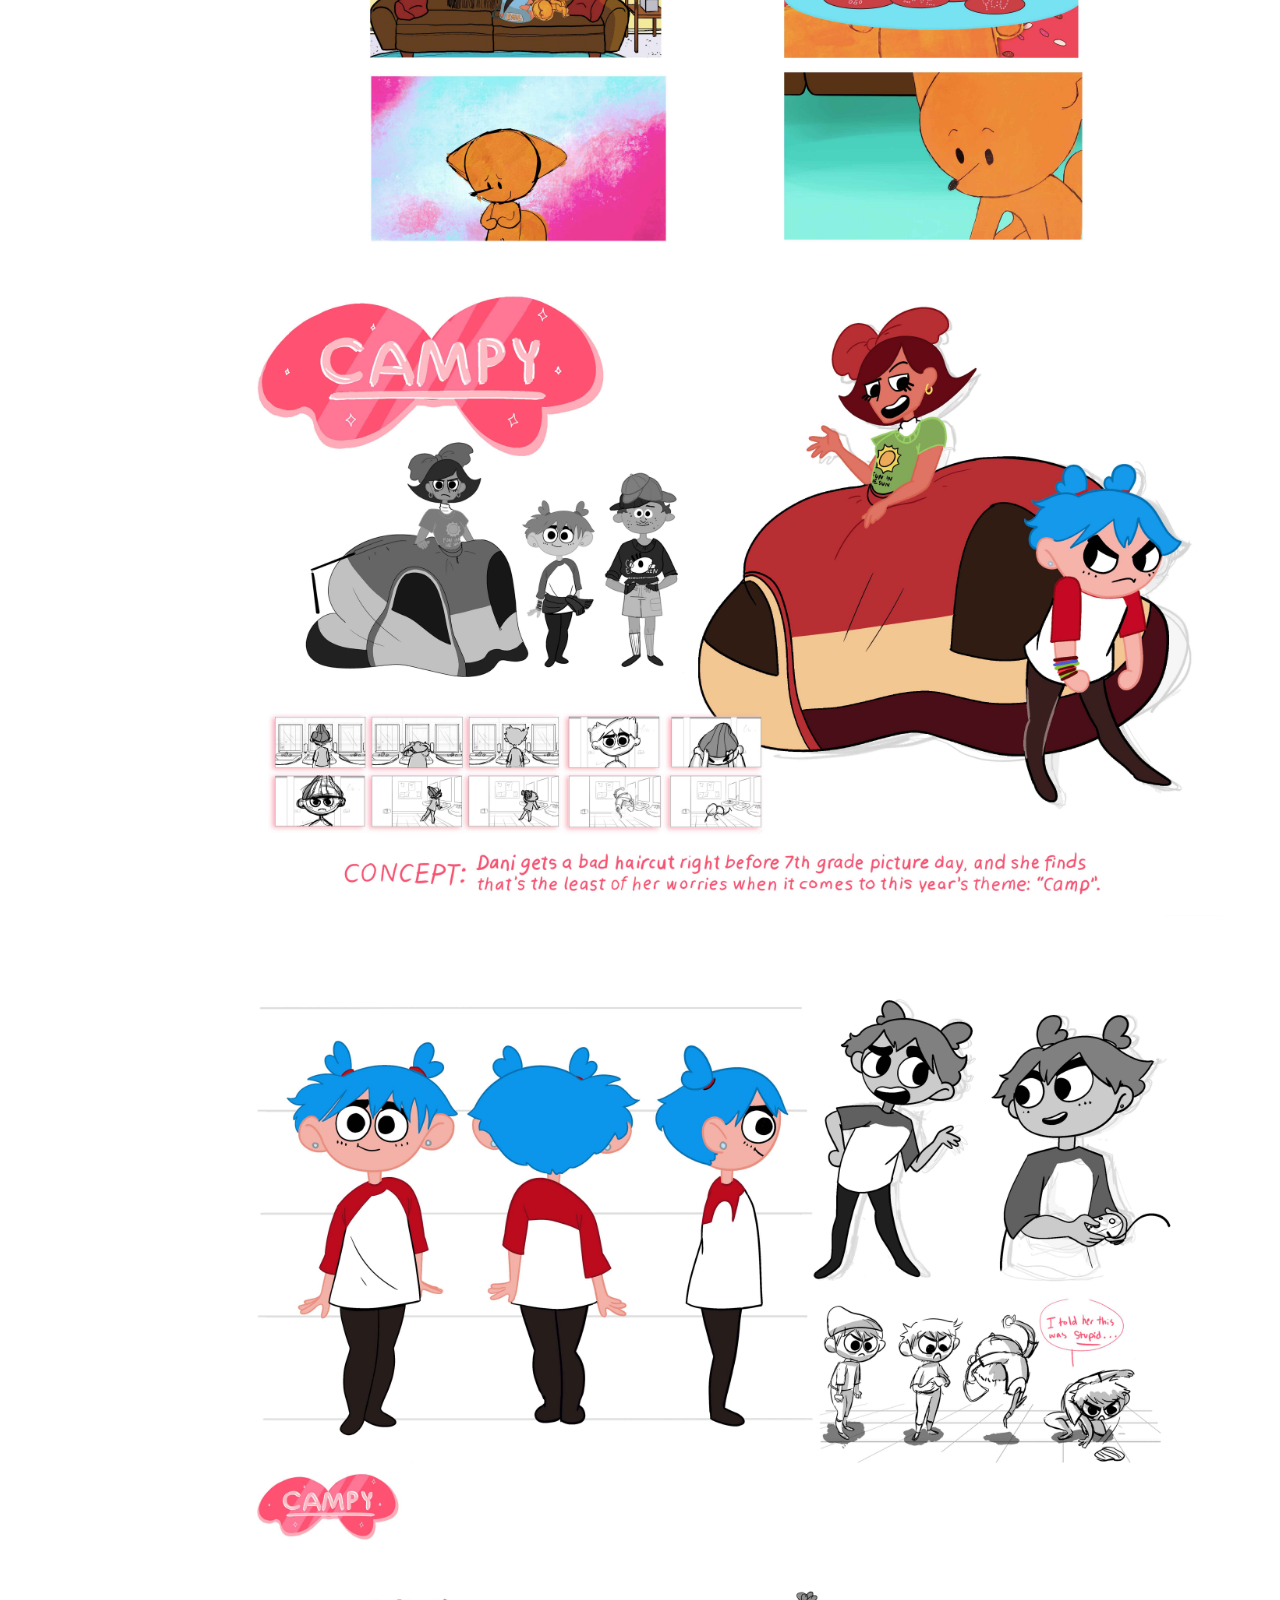
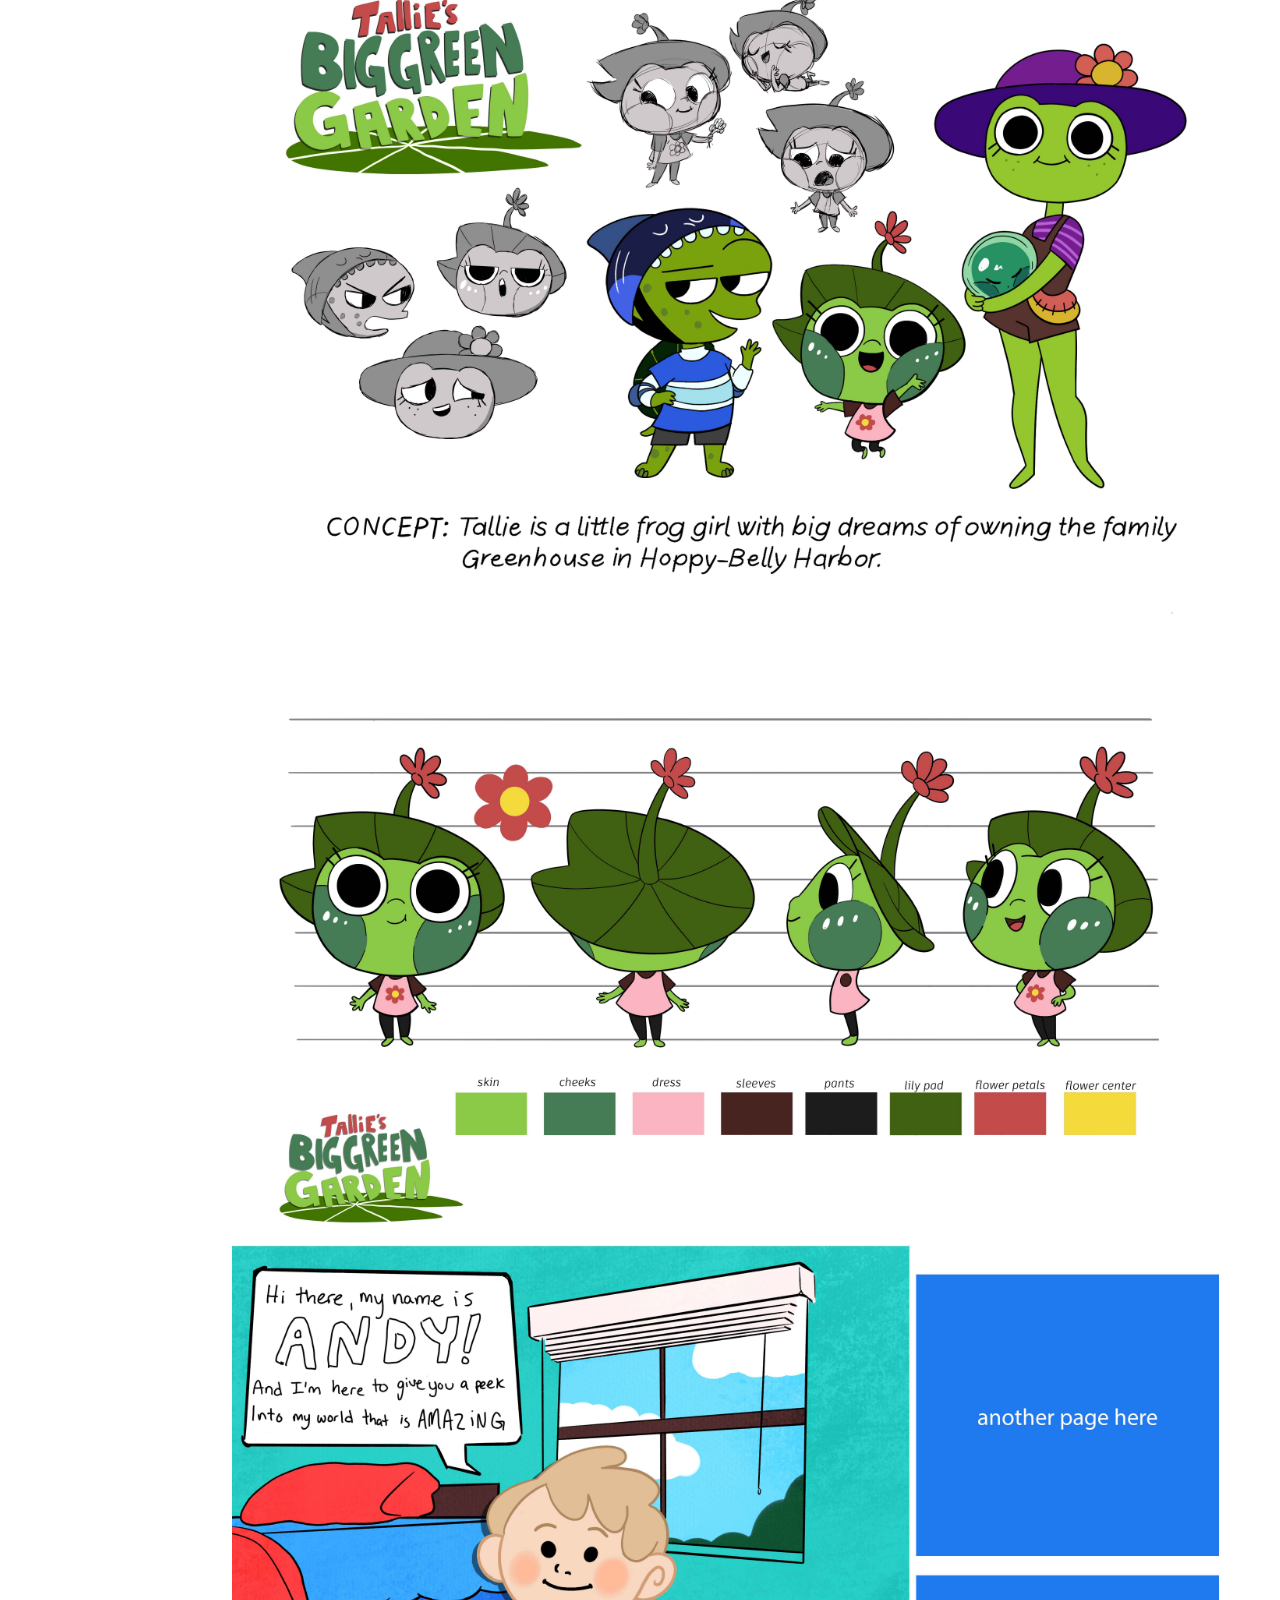
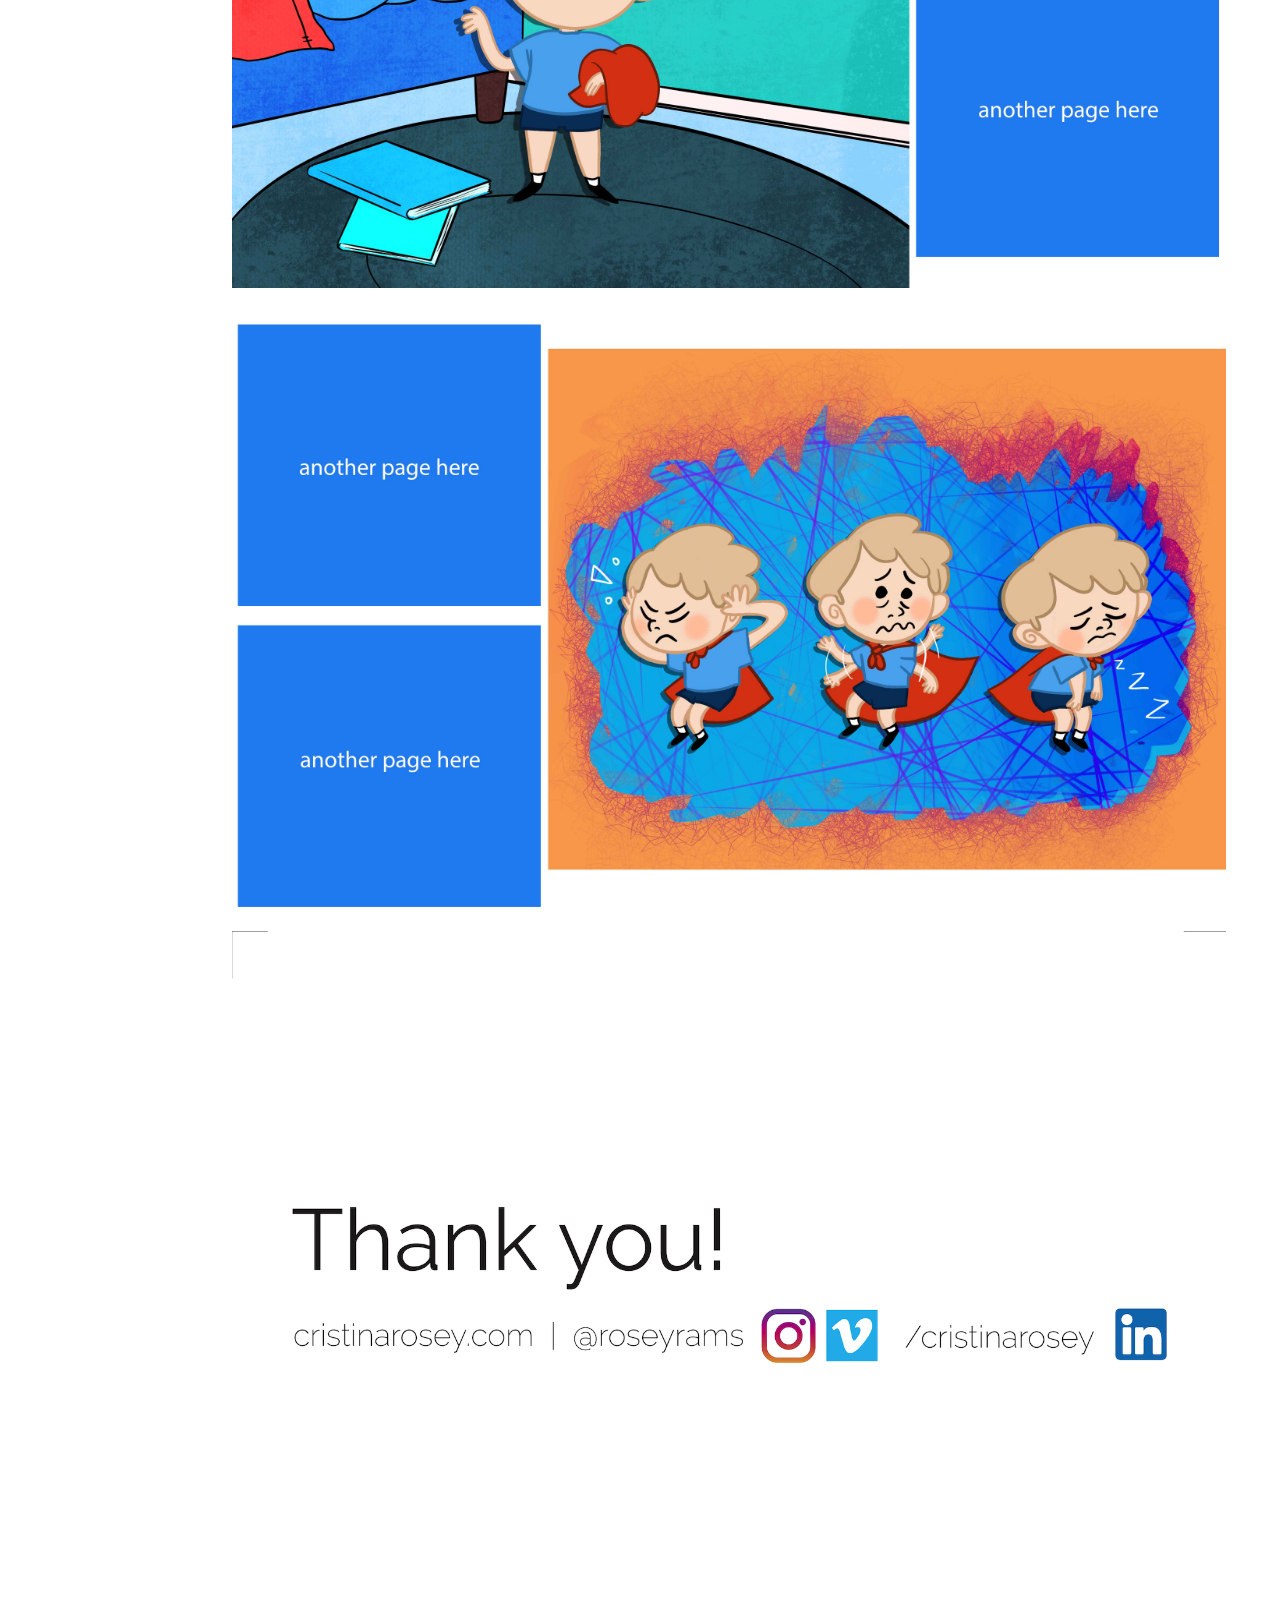
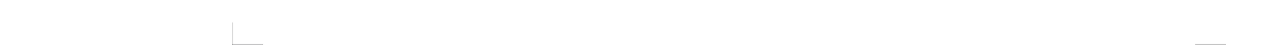
==== commit 90102b47: "im sorry" ====
--- a/index.html
+++ b/index.html
@@ -14,64 +14,15 @@
 		<title>Cristina Rose</title>
 	</head>
 	<body>
-			<nav class="navbar navbar-expand-lg navbar-light bg-light sticky-top" id="dontshow">
-					<a href="index.html" class="navbar-brand">Cristina Rose Phillips</a>
-					<button class="navbar-toggler" type="button" data-toggle="collapse" data-target="#navbarSupportedContent" aria-controls="navbarSupportedContent" aria-expanded="false" aria-label="Toggle navigation">
-						<span class="navbar-toggler-icon"></span>
-					</button>
-					
-					<div class="collapse navbar-collapse" id="navbarSupportedContent">
-						<ul class="navbar-nav ml-auto">
-								<li class="nav-item">
-										<a class="nav-link" href="storyArt.html">
-										Story Art
-										</a>
-									</li>
-									<li class="nav-item">
-										<a class="nav-link" href="comics.html">
-										Comics
-										</a>
-									</li>
-									<li class="nav-item">
-										<a class="nav-link" href="illustrations.html">
-										Illustration
-										</a>
-									</li>
-									<li class="nav-item">
-										<a class="nav-link" href="about.html">
-										<i>About</i>
-										</a>
-									</li>
-									<li class="nav-item">
-										<a class="nav-link" href="Resume-CristinaRosePhillips.pdf">
-										<i>Resume</i>
-										</a>
-									</li>
-									<li class="nav-item">
-										<a class="nav-link" href="contact.html">
-										<i>Contact</i>
-										</a>
-									</li>
-									<li class="nav-item">
-										<div class="row">
-											<a class="nav-link px-3" href="https://www.instagram.com/roseyrams/"><img src="images/icons/instagram.png" class="small_icon"></a>
-											<a class="nav-link px-3" href="https://vimeo.com/roseyrams"><img src="images/icons/vimeo.png" class="small_icon"></a>
-											<a class="nav-link px-3" href="https://www.linkedin.com/in/cristinarosey/"><img src="images/icons/linkedin.png" class="small_icon"></a>
-										</div>
-									</li>
-						</ul>
-					</div>
-				</nav>
-		<div class="row container-fluid">
-			<nav class="col-md-2 d-none d-md-block bg-light sidebar" id="showshow">
-				<div class="sidebar-sticky">
-					<ul class="nav flex-column">
-						<li class="nav-item">
-							<a class="nav-link" href="index.html">
-								<h1>Cristina <br> Rose <br> Phillips</h1>
-							</a>
-						</li>
-					<li class="nav-item">
+		<nav class="navbar navbar-expand-lg navbar-light bg-light sticky-top" id="dontshow">
+			<a href="index.html" class="navbar-brand">Cristina Rose Phillips</a>
+			<button class="navbar-toggler" type="button" data-toggle="collapse" data-target="#navbarSupportedContent" aria-controls="navbarSupportedContent" aria-expanded="false" aria-label="Toggle navigation">
+				<span class="navbar-toggler-icon"></span>
+			</button>
+			
+			<div class="collapse navbar-collapse" id="navbarSupportedContent">
+				<ul class="navbar-nav ml-auto">
+				<li class="nav-item">
 						<a class="nav-link" href="storyArt.html">
 						Story Art
 						</a>
@@ -97,6 +48,50 @@
 						</a>
 					</li>
 					<li class="nav-item">
+						<a class="nav-link" href="contact.html">
+						<i>Contact</i>
+						</a>
+					</li>
+					<li class="nav-item">
+						<div class="row">
+							<a class="nav-link px-3" href="https://www.instagram.com/roseyrams/"><img src="images/icons/instagram.png" class="small_icon"></a>
+							<a class="nav-link px-3" href="https://vimeo.com/roseyrams"><img src="images/icons/vimeo.png" class="small_icon"></a>
+							<a class="nav-link px-3" href="https://www.linkedin.com/in/cristinarosey/"><img src="images/icons/linkedin.png" class="small_icon"></a>
+						</div>
+					</li>
+				</ul>
+			</div>
+		</nav>
+		<div class="row container-fluid">
+			<nav class="col-md-2 d-none d-md-block bg-light sidebar" id="showshow">
+				<div class="sidebar-sticky">
+					<ul class="nav flex-column">
+						<li class="nav-item">
+							<a class="nav-link" href="index.html">
+								<h1>Cristina <br> Rose <br> Phillips</h1>
+							</a>
+						</li>
+						<li class="nav-item">
+							<a class="nav-link" href="storyArt.html">
+							Story Art
+							</a>
+						</li>
+						<li class="nav-item">
+							<a class="nav-link" href="illustrations.html">
+							Illustration
+							</a>
+						</li>
+						<li class="nav-item">
+							<a class="nav-link" href="about.html">
+							<i>About</i>
+							</a>
+						</li>
+						<li class="nav-item">
+							<a class="nav-link" href="Resume-CristinaRosePhillips.pdf">
+							<i>Resume</i>
+							</a>
+						</li>
+						<li class="nav-item">
 							<a class="nav-link" href="contact.html">
 							<i>Contact</i>
 							</a>
@@ -112,14 +107,16 @@
 				  
 			<main role="main" class="col-md-9 ml-sm-auto col-lg-10 px-4" style="text-align: center">
 				<!-- This website is under construction. Meanwhile, please check out my social media at the side bar :) -->
-				<img src="images/portfolio/port1.png" height="400px" class="img-fluid">
-				<img src="images/portfolio/port2.png" height="400px" class="img-fluid">
-				<img src="images/portfolio/port3.png" height="400px" class="img-fluid">
-				<img src="images/portfolio/port4.png" height="400px" class="img-fluid">
-				<img src="images/portfolio/port5.png" height="400px" class="img-fluid">
-				<img src="images/portfolio/port6.png" height="400px" class="img-fluid">
-				<img src="images/portfolio/port7.png" height="400px" class="img-fluid">
-				<img src="images/portfolio/port8.png" height="400px" class="img-fluid">
+				<img src="images/portfolio/port1.jpg" height="400px" class="img-fluid">
+				<img src="images/portfolio/port2.jpg" height="400px" class="img-fluid">
+				<img src="images/portfolio/port3.jpg" height="400px" class="img-fluid">
+				<img src="images/portfolio/port4.jpg" height="400px" class="img-fluid">
+				<img src="images/portfolio/port5.jpg" height="400px" class="img-fluid">
+				<img src="images/portfolio/port6.jpg" height="400px" class="img-fluid">
+				<img src="images/portfolio/port7.jpg" height="400px" class="img-fluid">
+				<img src="images/portfolio/port8.jpg" height="400px" class="img-fluid">
+				<img src="images/portfolio/port9.jpg" height="400px" class="img-fluid">
+				<img src="images/portfolio/port10.png" height="400px" class="img-fluid">
 			</main>
 		</div>
 
